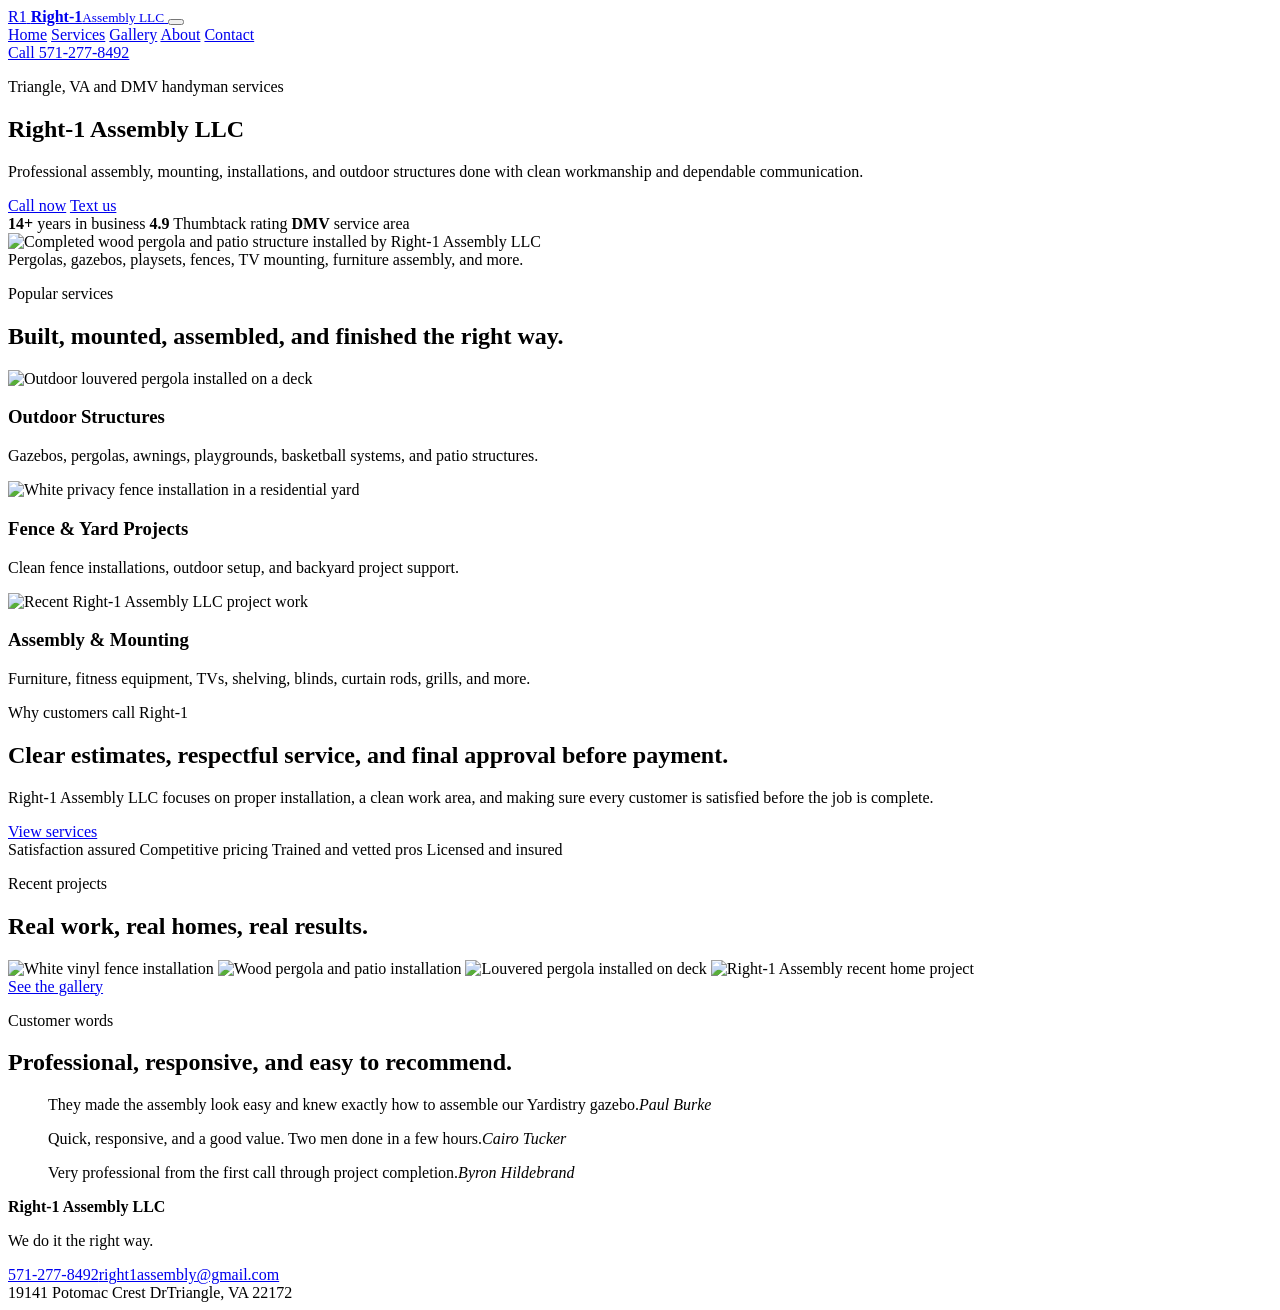
==== index.html @ 00b63920 "Create Right-1 Assembly homepage" ====
<!doctype html>
<html lang="en">
  <head>
    <meta charset="UTF-8" />
    <meta name="viewport" content="width=device-width, initial-scale=1.0" />
    <title>Right-1 Assembly LLC | Handyman & Assembly Services</title>
    <meta
      name="description"
      content="Right-1 Assembly LLC provides professional handyman, assembly, mounting, installation, fence, pergola, gazebo, and outdoor structure services in Northern Virginia and the DMV."
    />
    <link rel="preconnect" href="https://right1assemblyllc.com" />
    <link rel="stylesheet" href="styles.css" />
  </head>
  <body>
    <header class="site-header">
      <a class="brand" href="index.html" aria-label="Right-1 Assembly LLC home">
        <span class="brand-mark">R1</span>
        <span><strong>Right-1</strong><small>Assembly LLC</small></span>
      </a>
      <button class="nav-toggle" type="button" aria-label="Open navigation" aria-expanded="false">
        <span></span><span></span><span></span>
      </button>
      <nav class="site-nav" aria-label="Main navigation">
        <a class="active" href="index.html">Home</a>
        <a href="services.html">Services</a>
        <a href="gallery.html">Gallery</a>
        <a href="about.html">About</a>
        <a href="contact.html">Contact</a>
      </nav>
      <a class="header-cta" href="tel:+15712778492">Call 571-277-8492</a>
    </header>

    <main>
      <section class="hero blueprint-bg">
        <div class="floaters" aria-hidden="true">
          <span class="floater screw"></span>
          <span class="floater washer"></span>
          <span class="floater bracket"></span>
          <span class="floater tape"></span>
        </div>
        <div class="hero-copy reveal">
          <p class="eyebrow">Triangle, VA and DMV handyman services</p>
          <h1>Right-1 Assembly LLC</h1>
          <p class="hero-lede">Professional assembly, mounting, installations, and outdoor structures done with clean workmanship and dependable communication.</p>
          <div class="cta-row">
            <a class="btn primary" href="tel:+15712778492">Call now</a>
            <a class="btn secondary" href="sms:+15712778492">Text us</a>
          </div>
          <div class="hero-stats" aria-label="Company highlights">
            <span><strong>14+</strong> years in business</span>
            <span><strong>4.9</strong> Thumbtack rating</span>
            <span><strong>DMV</strong> service area</span>
          </div>
        </div>
        <div class="hero-media reveal">
          <img src="https://right1assemblyllc.com/wp-content/uploads/2022/11/Right-1-Projects-Image-20-scaled.jpg" alt="Completed wood pergola and patio structure installed by Right-1 Assembly LLC" />
          <div class="media-note">Pergolas, gazebos, playsets, fences, TV mounting, furniture assembly, and more.</div>
        </div>
      </section>

      <section class="section service-preview">
        <div class="section-heading reveal">
          <p class="eyebrow">Popular services</p>
          <h2>Built, mounted, assembled, and finished the right way.</h2>
        </div>
        <div class="card-grid three">
          <article class="service-card reveal">
            <img src="https://right1assemblyllc.com/wp-content/uploads/2022/11/Right-1-Projects-Image-14.jpg" alt="Outdoor louvered pergola installed on a deck" />
            <div><h3>Outdoor Structures</h3><p>Gazebos, pergolas, awnings, playgrounds, basketball systems, and patio structures.</p></div>
          </article>
          <article class="service-card reveal">
            <img src="https://right1assemblyllc.com/wp-content/uploads/2022/11/Right-1-Projects-Image-17-scaled.jpg" alt="White privacy fence installation in a residential yard" />
            <div><h3>Fence & Yard Projects</h3><p>Clean fence installations, outdoor setup, and backyard project support.</p></div>
          </article>
          <article class="service-card reveal">
            <img src="https://right1assemblyllc.com/wp-content/uploads/2022/11/Right-1-Projects-Image-06.jpg" alt="Recent Right-1 Assembly LLC project work" />
            <div><h3>Assembly & Mounting</h3><p>Furniture, fitness equipment, TVs, shelving, blinds, curtain rods, grills, and more.</p></div>
          </article>
        </div>
      </section>

      <section class="section dark angled-bg">
        <div class="split">
          <div class="reveal">
            <p class="eyebrow">Why customers call Right-1</p>
            <h2>Clear estimates, respectful service, and final approval before payment.</h2>
            <p>Right-1 Assembly LLC focuses on proper installation, a clean work area, and making sure every customer is satisfied before the job is complete.</p>
            <a class="btn light" href="services.html">View services</a>
          </div>
          <div class="trust-list reveal">
            <span>Satisfaction assured</span>
            <span>Competitive pricing</span>
            <span>Trained and vetted pros</span>
            <span>Licensed and insured</span>
          </div>
        </div>
      </section>

      <section class="section gallery-strip">
        <div class="section-heading reveal">
          <p class="eyebrow">Recent projects</p>
          <h2>Real work, real homes, real results.</h2>
        </div>
        <div class="photo-strip reveal" aria-label="Recent Right-1 Assembly project photos">
          <img src="https://right1assemblyllc.com/wp-content/uploads/2022/11/Right-1-Projects-Image-17-scaled.jpg" alt="White vinyl fence installation" />
          <img src="https://right1assemblyllc.com/wp-content/uploads/2022/11/Right-1-Projects-Image-20-scaled.jpg" alt="Wood pergola and patio installation" />
          <img src="https://right1assemblyllc.com/wp-content/uploads/2022/11/Right-1-Projects-Image-14.jpg" alt="Louvered pergola installed on deck" />
          <img src="https://right1assemblyllc.com/wp-content/uploads/2022/11/Right-1-Projects-Image-27-scaled.jpg" alt="Right-1 Assembly recent home project" />
        </div>
        <div class="center"><a class="btn primary" href="gallery.html">See the gallery</a></div>
      </section>

      <section class="section testimonials blueprint-bg subtle">
        <div class="section-heading reveal">
          <p class="eyebrow">Customer words</p>
          <h2>Professional, responsive, and easy to recommend.</h2>
        </div>
        <div class="card-grid three">
          <blockquote class="quote-card reveal">They made the assembly look easy and knew exactly how to assemble our Yardistry gazebo.<cite>Paul Burke</cite></blockquote>
          <blockquote class="quote-card reveal">Quick, responsive, and a good value. Two men done in a few hours.<cite>Cairo Tucker</cite></blockquote>
          <blockquote class="quote-card reveal">Very professional from the first call through project completion.<cite>Byron Hildebrand</cite></blockquote>
        </div>
      </section>
    </main>

    <footer class="site-footer">
      <div><strong>Right-1 Assembly LLC</strong><p>We do it the right way.</p></div>
      <div><a href="tel:+15712778492">571-277-8492</a><a href="mailto:right1assembly@gmail.com">right1assembly@gmail.com</a></div>
      <div><span>19141 Potomac Crest Dr</span><span>Triangle, VA 22172</span></div>
    </footer>
    <script src="script.js"></script>
  </body>
</html>
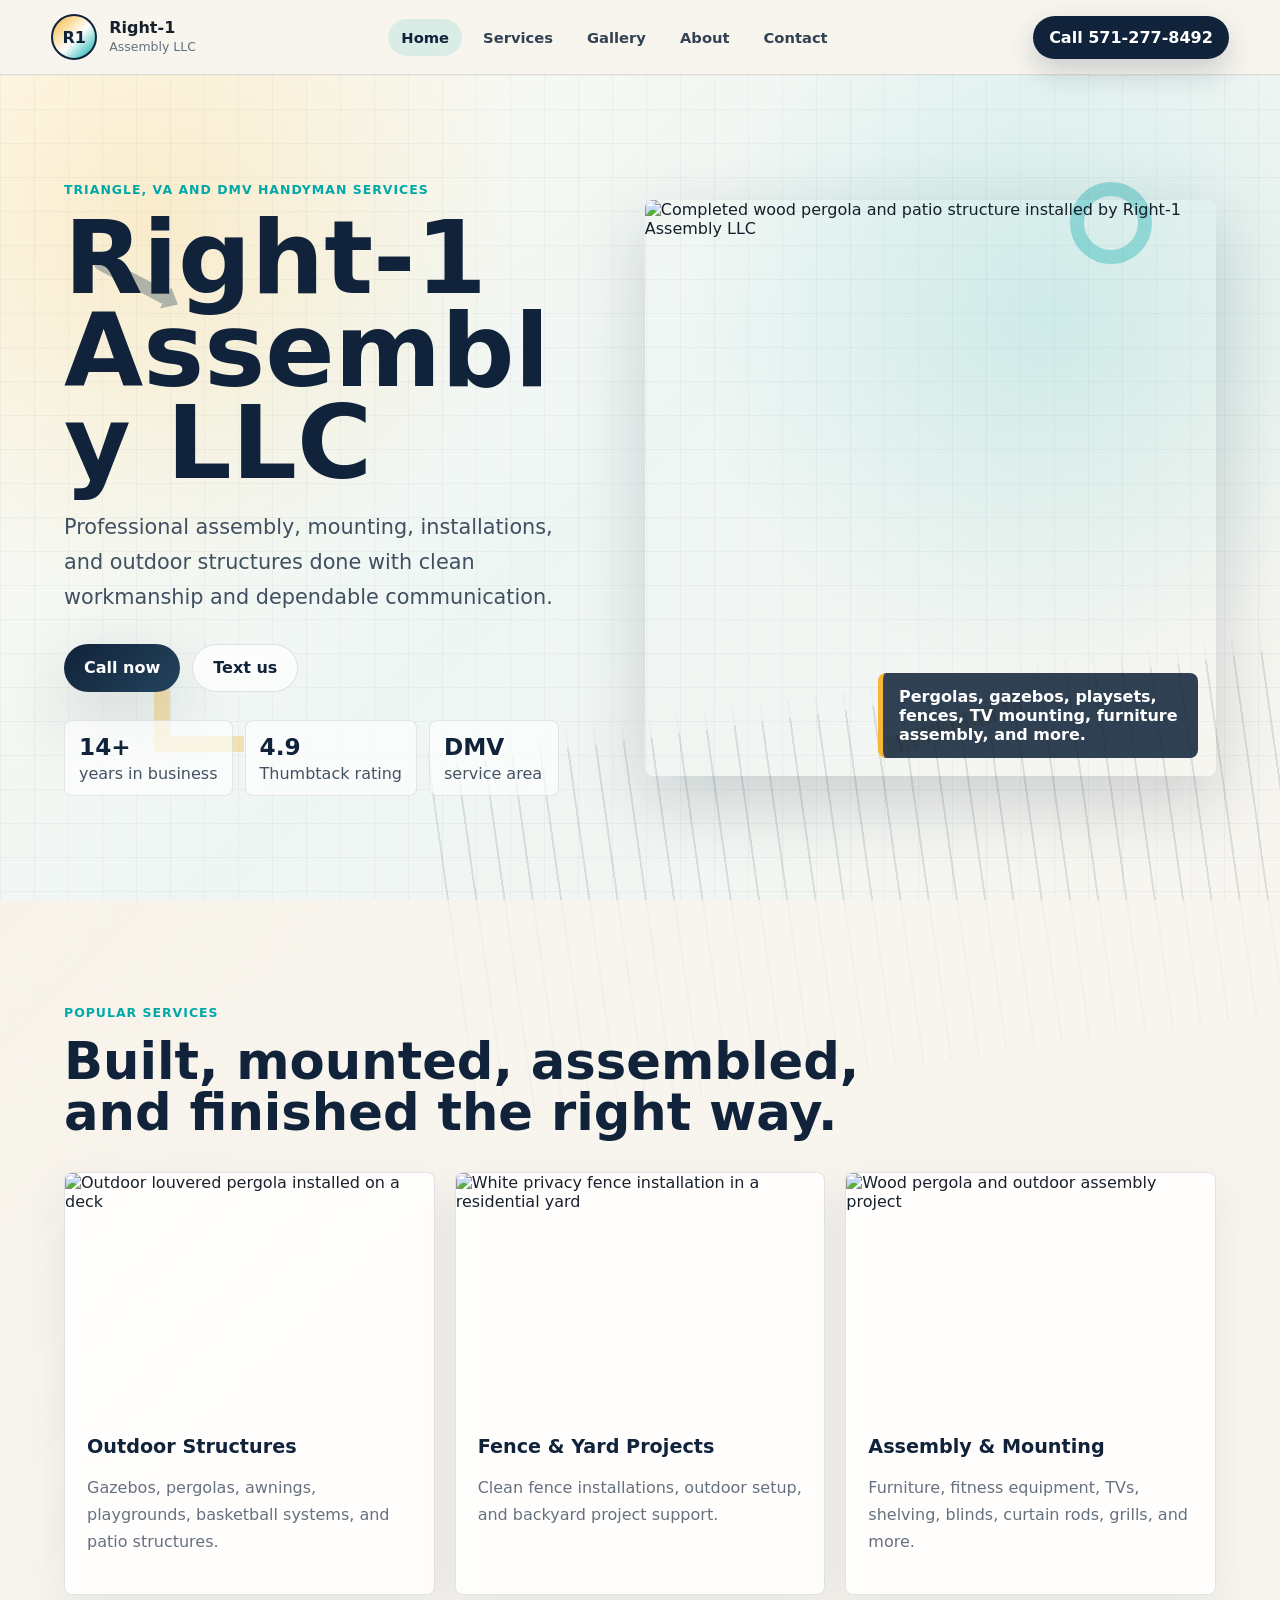
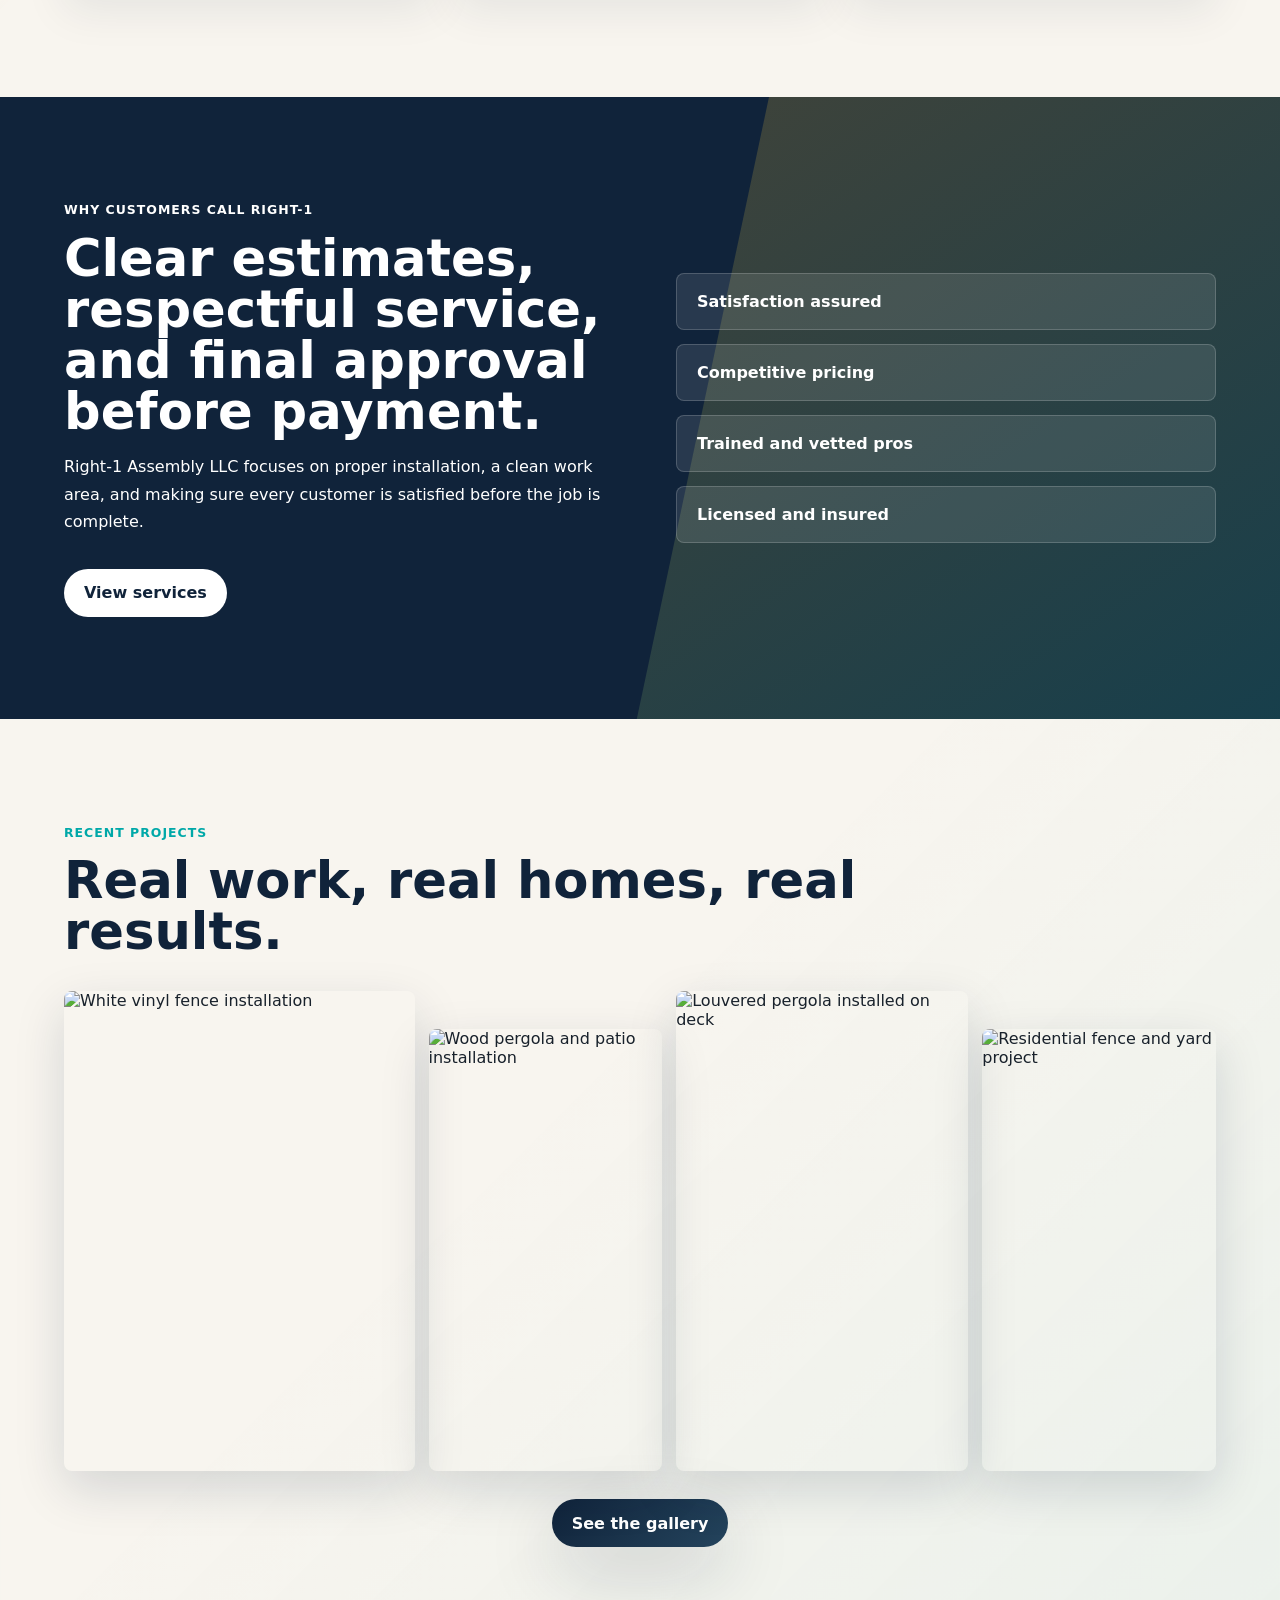
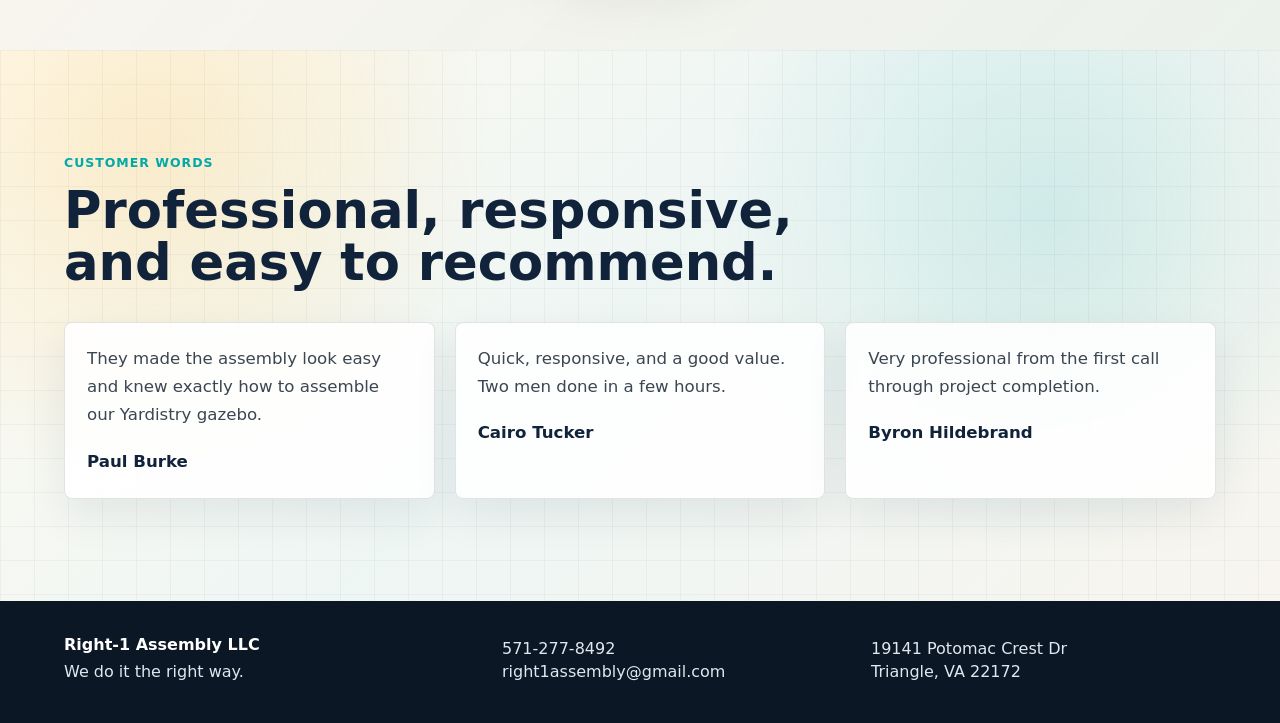
==== commit 7d15b0c0: "Use confirmed project photos on homepage" ====
--- a/index.html
+++ b/index.html
@@ -4,130 +4,36 @@
     <meta charset="UTF-8" />
     <meta name="viewport" content="width=device-width, initial-scale=1.0" />
     <title>Right-1 Assembly LLC | Handyman & Assembly Services</title>
-    <meta
-      name="description"
-      content="Right-1 Assembly LLC provides professional handyman, assembly, mounting, installation, fence, pergola, gazebo, and outdoor structure services in Northern Virginia and the DMV."
-    />
+    <meta name="description" content="Right-1 Assembly LLC provides professional handyman, assembly, mounting, installation, fence, pergola, gazebo, and outdoor structure services in Northern Virginia and the DMV." />
     <link rel="preconnect" href="https://right1assemblyllc.com" />
     <link rel="stylesheet" href="styles.css" />
   </head>
   <body>
     <header class="site-header">
-      <a class="brand" href="index.html" aria-label="Right-1 Assembly LLC home">
-        <span class="brand-mark">R1</span>
-        <span><strong>Right-1</strong><small>Assembly LLC</small></span>
-      </a>
-      <button class="nav-toggle" type="button" aria-label="Open navigation" aria-expanded="false">
-        <span></span><span></span><span></span>
-      </button>
-      <nav class="site-nav" aria-label="Main navigation">
-        <a class="active" href="index.html">Home</a>
-        <a href="services.html">Services</a>
-        <a href="gallery.html">Gallery</a>
-        <a href="about.html">About</a>
-        <a href="contact.html">Contact</a>
-      </nav>
+      <a class="brand" href="index.html" aria-label="Right-1 Assembly LLC home"><span class="brand-mark">R1</span><span><strong>Right-1</strong><small>Assembly LLC</small></span></a>
+      <button class="nav-toggle" type="button" aria-label="Open navigation" aria-expanded="false"><span></span><span></span><span></span></button>
+      <nav class="site-nav" aria-label="Main navigation"><a class="active" href="index.html">Home</a><a href="services.html">Services</a><a href="gallery.html">Gallery</a><a href="about.html">About</a><a href="contact.html">Contact</a></nav>
       <a class="header-cta" href="tel:+15712778492">Call 571-277-8492</a>
     </header>
-
     <main>
       <section class="hero blueprint-bg">
-        <div class="floaters" aria-hidden="true">
-          <span class="floater screw"></span>
-          <span class="floater washer"></span>
-          <span class="floater bracket"></span>
-          <span class="floater tape"></span>
-        </div>
-        <div class="hero-copy reveal">
-          <p class="eyebrow">Triangle, VA and DMV handyman services</p>
-          <h1>Right-1 Assembly LLC</h1>
-          <p class="hero-lede">Professional assembly, mounting, installations, and outdoor structures done with clean workmanship and dependable communication.</p>
-          <div class="cta-row">
-            <a class="btn primary" href="tel:+15712778492">Call now</a>
-            <a class="btn secondary" href="sms:+15712778492">Text us</a>
-          </div>
-          <div class="hero-stats" aria-label="Company highlights">
-            <span><strong>14+</strong> years in business</span>
-            <span><strong>4.9</strong> Thumbtack rating</span>
-            <span><strong>DMV</strong> service area</span>
-          </div>
-        </div>
-        <div class="hero-media reveal">
-          <img src="https://right1assemblyllc.com/wp-content/uploads/2022/11/Right-1-Projects-Image-20-scaled.jpg" alt="Completed wood pergola and patio structure installed by Right-1 Assembly LLC" />
-          <div class="media-note">Pergolas, gazebos, playsets, fences, TV mounting, furniture assembly, and more.</div>
+        <div class="floaters" aria-hidden="true"><span class="floater screw"></span><span class="floater washer"></span><span class="floater bracket"></span><span class="floater tape"></span></div>
+        <div class="hero-copy reveal"><p class="eyebrow">Triangle, VA and DMV handyman services</p><h1>Right-1 Assembly LLC</h1><p class="hero-lede">Professional assembly, mounting, installations, and outdoor structures done with clean workmanship and dependable communication.</p><div class="cta-row"><a class="btn primary" href="tel:+15712778492">Call now</a><a class="btn secondary" href="sms:+15712778492">Text us</a></div><div class="hero-stats" aria-label="Company highlights"><span><strong>14+</strong> years in business</span><span><strong>4.9</strong> Thumbtack rating</span><span><strong>DMV</strong> service area</span></div></div>
+        <div class="hero-media reveal"><img src="https://right1assemblyllc.com/wp-content/uploads/2022/11/Right-1-Projects-Image-20-scaled.jpg" alt="Completed wood pergola and patio structure installed by Right-1 Assembly LLC" /><div class="media-note">Pergolas, gazebos, playsets, fences, TV mounting, furniture assembly, and more.</div></div>
+      </section>
+      <section class="section service-preview">
+        <div class="section-heading reveal"><p class="eyebrow">Popular services</p><h2>Built, mounted, assembled, and finished the right way.</h2></div>
+        <div class="card-grid three">
+          <article class="service-card reveal"><img src="https://right1assemblyllc.com/wp-content/uploads/2022/11/Right-1-Projects-Image-14.jpg" alt="Outdoor louvered pergola installed on a deck" /><div><h3>Outdoor Structures</h3><p>Gazebos, pergolas, awnings, playgrounds, basketball systems, and patio structures.</p></div></article>
+          <article class="service-card reveal"><img src="https://right1assemblyllc.com/wp-content/uploads/2022/11/Right-1-Projects-Image-17-scaled.jpg" alt="White privacy fence installation in a residential yard" /><div><h3>Fence & Yard Projects</h3><p>Clean fence installations, outdoor setup, and backyard project support.</p></div></article>
+          <article class="service-card reveal"><img src="https://right1assemblyllc.com/wp-content/uploads/2022/11/Right-1-Projects-Image-20-scaled.jpg" alt="Wood pergola and outdoor assembly project" /><div><h3>Assembly & Mounting</h3><p>Furniture, fitness equipment, TVs, shelving, blinds, curtain rods, grills, and more.</p></div></article>
         </div>
       </section>
-
-      <section class="section service-preview">
-        <div class="section-heading reveal">
-          <p class="eyebrow">Popular services</p>
-          <h2>Built, mounted, assembled, and finished the right way.</h2>
-        </div>
-        <div class="card-grid three">
-          <article class="service-card reveal">
-            <img src="https://right1assemblyllc.com/wp-content/uploads/2022/11/Right-1-Projects-Image-14.jpg" alt="Outdoor louvered pergola installed on a deck" />
-            <div><h3>Outdoor Structures</h3><p>Gazebos, pergolas, awnings, playgrounds, basketball systems, and patio structures.</p></div>
-          </article>
-          <article class="service-card reveal">
-            <img src="https://right1assemblyllc.com/wp-content/uploads/2022/11/Right-1-Projects-Image-17-scaled.jpg" alt="White privacy fence installation in a residential yard" />
-            <div><h3>Fence & Yard Projects</h3><p>Clean fence installations, outdoor setup, and backyard project support.</p></div>
-          </article>
-          <article class="service-card reveal">
-            <img src="https://right1assemblyllc.com/wp-content/uploads/2022/11/Right-1-Projects-Image-06.jpg" alt="Recent Right-1 Assembly LLC project work" />
-            <div><h3>Assembly & Mounting</h3><p>Furniture, fitness equipment, TVs, shelving, blinds, curtain rods, grills, and more.</p></div>
-          </article>
-        </div>
-      </section>
-
-      <section class="section dark angled-bg">
-        <div class="split">
-          <div class="reveal">
-            <p class="eyebrow">Why customers call Right-1</p>
-            <h2>Clear estimates, respectful service, and final approval before payment.</h2>
-            <p>Right-1 Assembly LLC focuses on proper installation, a clean work area, and making sure every customer is satisfied before the job is complete.</p>
-            <a class="btn light" href="services.html">View services</a>
-          </div>
-          <div class="trust-list reveal">
-            <span>Satisfaction assured</span>
-            <span>Competitive pricing</span>
-            <span>Trained and vetted pros</span>
-            <span>Licensed and insured</span>
-          </div>
-        </div>
-      </section>
-
-      <section class="section gallery-strip">
-        <div class="section-heading reveal">
-          <p class="eyebrow">Recent projects</p>
-          <h2>Real work, real homes, real results.</h2>
-        </div>
-        <div class="photo-strip reveal" aria-label="Recent Right-1 Assembly project photos">
-          <img src="https://right1assemblyllc.com/wp-content/uploads/2022/11/Right-1-Projects-Image-17-scaled.jpg" alt="White vinyl fence installation" />
-          <img src="https://right1assemblyllc.com/wp-content/uploads/2022/11/Right-1-Projects-Image-20-scaled.jpg" alt="Wood pergola and patio installation" />
-          <img src="https://right1assemblyllc.com/wp-content/uploads/2022/11/Right-1-Projects-Image-14.jpg" alt="Louvered pergola installed on deck" />
-          <img src="https://right1assemblyllc.com/wp-content/uploads/2022/11/Right-1-Projects-Image-27-scaled.jpg" alt="Right-1 Assembly recent home project" />
-        </div>
-        <div class="center"><a class="btn primary" href="gallery.html">See the gallery</a></div>
-      </section>
-
-      <section class="section testimonials blueprint-bg subtle">
-        <div class="section-heading reveal">
-          <p class="eyebrow">Customer words</p>
-          <h2>Professional, responsive, and easy to recommend.</h2>
-        </div>
-        <div class="card-grid three">
-          <blockquote class="quote-card reveal">They made the assembly look easy and knew exactly how to assemble our Yardistry gazebo.<cite>Paul Burke</cite></blockquote>
-          <blockquote class="quote-card reveal">Quick, responsive, and a good value. Two men done in a few hours.<cite>Cairo Tucker</cite></blockquote>
-          <blockquote class="quote-card reveal">Very professional from the first call through project completion.<cite>Byron Hildebrand</cite></blockquote>
-        </div>
-      </section>
+      <section class="section dark angled-bg"><div class="split"><div class="reveal"><p class="eyebrow">Why customers call Right-1</p><h2>Clear estimates, respectful service, and final approval before payment.</h2><p>Right-1 Assembly LLC focuses on proper installation, a clean work area, and making sure every customer is satisfied before the job is complete.</p><a class="btn light" href="services.html">View services</a></div><div class="trust-list reveal"><span>Satisfaction assured</span><span>Competitive pricing</span><span>Trained and vetted pros</span><span>Licensed and insured</span></div></div></section>
+      <section class="section gallery-strip"><div class="section-heading reveal"><p class="eyebrow">Recent projects</p><h2>Real work, real homes, real results.</h2></div><div class="photo-strip reveal" aria-label="Recent Right-1 Assembly project photos"><img src="https://right1assemblyllc.com/wp-content/uploads/2022/11/Right-1-Projects-Image-17-scaled.jpg" alt="White vinyl fence installation" /><img src="https://right1assemblyllc.com/wp-content/uploads/2022/11/Right-1-Projects-Image-20-scaled.jpg" alt="Wood pergola and patio installation" /><img src="https://right1assemblyllc.com/wp-content/uploads/2022/11/Right-1-Projects-Image-14.jpg" alt="Louvered pergola installed on deck" /><img src="https://right1assemblyllc.com/wp-content/uploads/2022/11/Right-1-Projects-Image-17-scaled.jpg" alt="Residential fence and yard project" /></div><div class="center"><a class="btn primary" href="gallery.html">See the gallery</a></div></section>
+      <section class="section testimonials blueprint-bg subtle"><div class="section-heading reveal"><p class="eyebrow">Customer words</p><h2>Professional, responsive, and easy to recommend.</h2></div><div class="card-grid three"><blockquote class="quote-card reveal">They made the assembly look easy and knew exactly how to assemble our Yardistry gazebo.<cite>Paul Burke</cite></blockquote><blockquote class="quote-card reveal">Quick, responsive, and a good value. Two men done in a few hours.<cite>Cairo Tucker</cite></blockquote><blockquote class="quote-card reveal">Very professional from the first call through project completion.<cite>Byron Hildebrand</cite></blockquote></div></section>
     </main>
-
-    <footer class="site-footer">
-      <div><strong>Right-1 Assembly LLC</strong><p>We do it the right way.</p></div>
-      <div><a href="tel:+15712778492">571-277-8492</a><a href="mailto:right1assembly@gmail.com">right1assembly@gmail.com</a></div>
-      <div><span>19141 Potomac Crest Dr</span><span>Triangle, VA 22172</span></div>
-    </footer>
+    <footer class="site-footer"><div><strong>Right-1 Assembly LLC</strong><p>We do it the right way.</p></div><div><a href="tel:+15712778492">571-277-8492</a><a href="mailto:right1assembly@gmail.com">right1assembly@gmail.com</a></div><div><span>19141 Potomac Crest Dr</span><span>Triangle, VA 22172</span></div></footer>
     <script src="script.js"></script>
   </body>
 </html>
--- a/styles.css
+++ b/styles.css
@@ -0,0 +1,327 @@
+:root {
+  --ink: #18212b;
+  --muted: #66717f;
+  --paper: #f8f5ef;
+  --surface: #ffffff;
+  --line: rgba(24, 33, 43, 0.12);
+  --navy: #10233a;
+  --steel: #24445d;
+  --teal: #00a8a8;
+  --gold: #f7b733;
+  --green: #4c7c59;
+  --shadow: 0 24px 70px rgba(16, 35, 58, 0.18);
+  --radius: 8px;
+  font-family: Inter, ui-sans-serif, system-ui, -apple-system, BlinkMacSystemFont, "Segoe UI", sans-serif;
+}
+
+* { box-sizing: border-box; }
+html { scroll-behavior: smooth; }
+body {
+  margin: 0;
+  color: var(--ink);
+  background:
+    linear-gradient(135deg, rgba(247, 183, 51, 0.06), transparent 32%),
+    linear-gradient(315deg, rgba(0, 168, 168, 0.08), transparent 38%),
+    var(--paper);
+}
+img { display: block; width: 100%; height: 100%; object-fit: cover; }
+a { color: inherit; text-decoration: none; }
+button, input, select, textarea { font: inherit; }
+
+.site-header {
+  position: sticky;
+  top: 0;
+  z-index: 50;
+  display: grid;
+  grid-template-columns: auto 1fr auto;
+  align-items: center;
+  gap: 24px;
+  padding: 14px clamp(18px, 4vw, 56px);
+  background: rgba(248, 245, 239, 0.9);
+  border-bottom: 1px solid var(--line);
+  backdrop-filter: blur(18px);
+}
+.brand { display: inline-flex; align-items: center; gap: 12px; min-width: max-content; }
+.brand-mark {
+  display: grid;
+  place-items: center;
+  width: 46px;
+  height: 46px;
+  color: var(--navy);
+  font-weight: 900;
+  border: 2px solid var(--navy);
+  background: linear-gradient(135deg, var(--gold), #fff 54%, var(--teal));
+  border-radius: 50%;
+}
+.brand strong, .brand small { display: block; line-height: 1; }
+.brand small { margin-top: 5px; color: var(--muted); font-size: 0.78rem; }
+.site-nav { display: flex; align-items: center; justify-content: center; gap: 8px; }
+.site-nav a {
+  padding: 10px 13px;
+  color: #334252;
+  border-radius: 999px;
+  font-weight: 700;
+  font-size: 0.92rem;
+}
+.site-nav a:hover, .site-nav a.active { color: var(--navy); background: rgba(0, 168, 168, 0.12); }
+.header-cta {
+  padding: 12px 16px;
+  color: #fff;
+  background: var(--navy);
+  border-radius: 999px;
+  font-weight: 800;
+  box-shadow: 0 12px 30px rgba(16, 35, 58, 0.2);
+}
+.nav-toggle { display: none; width: 42px; height: 42px; border: 0; background: var(--navy); border-radius: 8px; padding: 10px; }
+.nav-toggle span { display: block; height: 2px; margin: 5px 0; background: #fff; }
+
+.hero, .page-hero {
+  position: relative;
+  overflow: hidden;
+  min-height: calc(100vh - 75px);
+  display: grid;
+  align-items: center;
+  gap: clamp(28px, 5vw, 70px);
+  padding: clamp(44px, 7vw, 96px) clamp(18px, 5vw, 74px);
+}
+.hero { grid-template-columns: minmax(0, 0.95fr) minmax(320px, 1.05fr); }
+.page-hero { min-height: 440px; grid-template-columns: minmax(0, 760px); }
+.blueprint-bg {
+  background:
+    linear-gradient(rgba(16, 35, 58, 0.04) 1px, transparent 1px),
+    linear-gradient(90deg, rgba(16, 35, 58, 0.04) 1px, transparent 1px),
+    radial-gradient(circle at 12% 18%, rgba(247, 183, 51, 0.2), transparent 28%),
+    radial-gradient(circle at 82% 30%, rgba(0, 168, 168, 0.14), transparent 30%),
+    linear-gradient(135deg, #fffaf0 0%, #eef6f4 48%, #f8f5ef 100%);
+  background-size: 34px 34px, 34px 34px, auto, auto, auto;
+}
+.blueprint-bg::after {
+  content: "";
+  position: absolute;
+  inset: auto -8% -18% 35%;
+  height: 42%;
+  background: repeating-linear-gradient(90deg, rgba(16, 35, 58, 0.09) 0 2px, transparent 2px 28px);
+  transform: rotate(-8deg);
+  pointer-events: none;
+}
+.subtle::after { opacity: 0.3; }
+.hero-copy, .hero-media, .page-hero > div { position: relative; z-index: 2; }
+.eyebrow { margin: 0 0 12px; color: var(--teal); font-size: 0.78rem; font-weight: 900; letter-spacing: 0.08em; text-transform: uppercase; }
+h1, h2, h3, p { overflow-wrap: anywhere; }
+h1 { margin: 0; max-width: 850px; font-size: clamp(3rem, 8vw, 6.5rem); line-height: 0.9; letter-spacing: 0; color: var(--navy); }
+.page-hero h1 { font-size: clamp(2.6rem, 6vw, 5.4rem); }
+h2 { margin: 0; font-size: clamp(2rem, 4vw, 4rem); line-height: 1; letter-spacing: 0; color: var(--navy); }
+h3 { margin: 0 0 8px; font-size: 1.2rem; color: var(--navy); }
+p { color: var(--muted); line-height: 1.7; }
+.hero-lede, .page-hero p { max-width: 680px; font-size: clamp(1.05rem, 2vw, 1.3rem); color: #405060; }
+.cta-row { display: flex; flex-wrap: wrap; gap: 12px; margin-top: 28px; }
+.btn {
+  display: inline-flex;
+  align-items: center;
+  justify-content: center;
+  min-height: 48px;
+  padding: 13px 20px;
+  border: 0;
+  border-radius: 999px;
+  font-weight: 900;
+  cursor: pointer;
+  transition: transform 180ms ease, box-shadow 180ms ease, background 180ms ease;
+}
+.btn:hover { transform: translateY(-2px); }
+.btn.primary { color: #fff; background: linear-gradient(135deg, var(--navy), var(--steel)); box-shadow: var(--shadow); }
+.btn.secondary { color: var(--navy); background: rgba(255, 255, 255, 0.75); border: 1px solid var(--line); }
+.btn.light { color: var(--navy); background: #fff; margin-top: 18px; }
+.hero-stats { display: flex; flex-wrap: wrap; gap: 12px; margin-top: 28px; }
+.hero-stats span {
+  display: grid;
+  gap: 4px;
+  min-width: 130px;
+  padding: 12px 14px;
+  background: rgba(255, 255, 255, 0.68);
+  border: 1px solid rgba(16, 35, 58, 0.1);
+  border-radius: var(--radius);
+  color: #445261;
+}
+.hero-stats strong { color: var(--navy); font-size: 1.45rem; }
+.hero-media {
+  min-height: min(64vh, 650px);
+  border-radius: var(--radius);
+  overflow: hidden;
+  box-shadow: var(--shadow);
+  transform: rotate(1.5deg);
+}
+.hero-media img { filter: saturate(1.08) contrast(1.02); }
+.media-note {
+  position: absolute;
+  right: 18px;
+  bottom: 18px;
+  max-width: 320px;
+  padding: 14px 16px;
+  color: #fff;
+  background: rgba(16, 35, 58, 0.86);
+  border-left: 5px solid var(--gold);
+  border-radius: var(--radius);
+  font-weight: 800;
+}
+
+.floaters { position: absolute; inset: 0; pointer-events: none; overflow: hidden; }
+.floater { position: absolute; opacity: 0.34; animation: float 9s ease-in-out infinite; }
+.screw { width: 84px; height: 14px; background: var(--steel); border-radius: 999px; top: 24%; left: 7%; transform: rotate(28deg); }
+.screw::after { content: ""; position: absolute; right: -10px; top: -5px; border-left: 14px solid var(--steel); border-top: 12px solid transparent; border-bottom: 12px solid transparent; }
+.washer { width: 82px; height: 82px; border: 14px solid var(--teal); border-radius: 50%; top: 13%; right: 10%; animation-delay: -2s; }
+.bracket { width: 90px; height: 90px; border-left: 16px solid var(--gold); border-bottom: 16px solid var(--gold); bottom: 18%; left: 12%; animation-delay: -4s; }
+.tape { width: 140px; height: 18px; background: repeating-linear-gradient(90deg, var(--gold) 0 12px, #2d3944 12px 14px); right: 20%; bottom: 20%; transform: rotate(-18deg); animation-delay: -1s; }
+@keyframes float { 0%, 100% { translate: 0 0; } 50% { translate: 0 -22px; } }
+
+.section { padding: clamp(54px, 8vw, 105px) clamp(18px, 5vw, 74px); }
+.section-heading { max-width: 820px; margin-bottom: 34px; }
+.card-grid { display: grid; gap: 20px; }
+.card-grid.three { grid-template-columns: repeat(3, minmax(0, 1fr)); }
+.card-grid.four { grid-template-columns: repeat(4, minmax(0, 1fr)); }
+.service-card, .quote-card, .mini-card, .wide-card, .process-step, .contact-panel, .quote-form {
+  background: rgba(255, 255, 255, 0.88);
+  border: 1px solid var(--line);
+  border-radius: var(--radius);
+  box-shadow: 0 16px 44px rgba(16, 35, 58, 0.08);
+}
+.service-card { overflow: hidden; transition: transform 180ms ease, box-shadow 180ms ease; }
+.service-card:hover, .wide-card:hover, .gallery-item:hover { transform: translateY(-4px); box-shadow: var(--shadow); }
+.service-card img { height: 240px; }
+.service-card div, .mini-card, .quote-card, .process-step { padding: 22px; }
+.dark { color: #fff; background: var(--navy); }
+.dark h2, .dark h3, .dark p, .dark .eyebrow { color: #fff; }
+.angled-bg { position: relative; overflow: hidden; }
+.angled-bg::before {
+  content: "";
+  position: absolute;
+  inset: -20% -10% auto auto;
+  width: 55%;
+  height: 150%;
+  background: linear-gradient(135deg, rgba(247, 183, 51, 0.22), rgba(0, 168, 168, 0.2));
+  transform: rotate(12deg);
+}
+.split, .split-section { position: relative; z-index: 1; display: grid; grid-template-columns: 1fr 1fr; gap: clamp(28px, 6vw, 72px); align-items: center; }
+.trust-list { display: grid; gap: 14px; }
+.trust-list span {
+  padding: 18px 20px;
+  color: #fff;
+  background: rgba(255, 255, 255, 0.1);
+  border: 1px solid rgba(255, 255, 255, 0.18);
+  border-radius: var(--radius);
+  font-weight: 900;
+}
+.photo-strip { display: grid; grid-template-columns: 1.2fr 0.8fr 1fr 0.8fr; gap: 14px; height: clamp(260px, 38vw, 480px); margin-bottom: 28px; }
+.photo-strip img { border-radius: var(--radius); box-shadow: 0 18px 50px rgba(16, 35, 58, 0.15); }
+.photo-strip img:nth-child(2), .photo-strip img:nth-child(4) { margin-top: 38px; height: calc(100% - 38px); }
+.center { text-align: center; }
+.quote-card { margin: 0; font-size: 1.04rem; line-height: 1.7; color: #3b4652; }
+.quote-card cite { display: block; margin-top: 18px; color: var(--navy); font-weight: 900; font-style: normal; }
+
+.service-list { display: grid; gap: 18px; }
+.wide-card { display: grid; grid-template-columns: minmax(220px, 0.42fr) 1fr; overflow: hidden; transition: transform 180ms ease, box-shadow 180ms ease; }
+.wide-card img { min-height: 260px; }
+.wide-card div { padding: clamp(22px, 4vw, 40px); }
+.wide-card a { color: var(--teal); font-weight: 900; }
+.feature-photo { min-height: 520px; border-radius: var(--radius); box-shadow: var(--shadow); }
+.process-grid { position: relative; z-index: 1; display: grid; grid-template-columns: repeat(3, 1fr); gap: 20px; }
+.process-step span { display: inline-block; margin-bottom: 26px; color: var(--gold); font-size: 2rem; font-weight: 900; }
+
+.filter-bar { display: flex; flex-wrap: wrap; gap: 10px; margin-bottom: 26px; }
+.filter-btn {
+  min-height: 42px;
+  padding: 9px 14px;
+  color: var(--navy);
+  background: #fff;
+  border: 1px solid var(--line);
+  border-radius: 999px;
+  cursor: pointer;
+  font-weight: 900;
+}
+.filter-btn.active { color: #fff; background: var(--navy); }
+.masonry-gallery { columns: 3 260px; column-gap: 18px; }
+.gallery-item { break-inside: avoid; margin: 0 0 18px; overflow: hidden; border-radius: var(--radius); background: #fff; box-shadow: 0 18px 44px rgba(16, 35, 58, 0.11); transition: transform 180ms ease, box-shadow 180ms ease; }
+.gallery-item img { height: 290px; }
+.gallery-item.tall img { height: 400px; }
+.gallery-item figcaption { padding: 14px 16px; font-weight: 900; color: var(--navy); }
+.gallery-item[hidden] { display: none; }
+
+.contact-grid { display: grid; grid-template-columns: 0.9fr 1.1fr; gap: 24px; align-items: start; }
+.contact-panel, .quote-form { padding: clamp(24px, 4vw, 42px); }
+.contact-link { display: grid; gap: 4px; padding: 16px 0; border-bottom: 1px solid var(--line); color: var(--navy); font-size: 1.2rem; font-weight: 900; }
+.contact-link span { color: var(--muted); font-size: 0.8rem; text-transform: uppercase; }
+.quote-form { display: grid; gap: 12px; }
+.quote-form label { font-weight: 900; color: var(--navy); }
+.quote-form input, .quote-form select, .quote-form textarea {
+  width: 100%;
+  padding: 13px 14px;
+  color: var(--ink);
+  background: #fff;
+  border: 1px solid var(--line);
+  border-radius: var(--radius);
+}
+.quote-form textarea { resize: vertical; }
+.form-note { margin: 0; font-size: 0.9rem; }
+
+.site-footer {
+  display: grid;
+  grid-template-columns: 1.2fr 1fr 1fr;
+  gap: 24px;
+  padding: 34px clamp(18px, 5vw, 74px);
+  color: #dfe7ef;
+  background: #0b1724;
+}
+.site-footer p, .site-footer span, .site-footer a { display: block; color: #dfe7ef; margin: 4px 0; }
+.site-footer strong { color: #fff; }
+
+.reveal { opacity: 0; transform: translateY(24px); transition: opacity 650ms ease, transform 650ms ease; }
+.reveal.visible { opacity: 1; transform: translateY(0); }
+
+@media (max-width: 980px) {
+  .site-header { grid-template-columns: auto auto; justify-content: space-between; }
+  .nav-toggle { display: block; }
+  .site-nav {
+    position: absolute;
+    left: 18px;
+    right: 18px;
+    top: 76px;
+    display: none;
+    flex-direction: column;
+    align-items: stretch;
+    padding: 12px;
+    background: #fff;
+    border: 1px solid var(--line);
+    border-radius: var(--radius);
+    box-shadow: var(--shadow);
+  }
+  .site-nav.open { display: flex; }
+  .header-cta { display: none; }
+  .hero, .split, .split-section, .contact-grid { grid-template-columns: 1fr; }
+  .hero { min-height: auto; }
+  .hero-media { min-height: 420px; transform: none; }
+  .card-grid.three, .card-grid.four, .process-grid { grid-template-columns: 1fr 1fr; }
+  .photo-strip { grid-template-columns: 1fr 1fr; height: auto; }
+  .photo-strip img { height: 270px; }
+  .photo-strip img:nth-child(2), .photo-strip img:nth-child(4) { margin-top: 0; height: 270px; }
+}
+
+@media (max-width: 640px) {
+  .site-header { padding: 12px 16px; }
+  .brand-mark { width: 40px; height: 40px; }
+  .hero, .page-hero, .section { padding-left: 16px; padding-right: 16px; }
+  .hero-media { min-height: 310px; }
+  .media-note { position: static; border-radius: 0; max-width: none; }
+  .hero-stats, .cta-row { flex-direction: column; align-items: stretch; }
+  .card-grid.three, .card-grid.four, .process-grid { grid-template-columns: 1fr; }
+  .wide-card { grid-template-columns: 1fr; }
+  .wide-card img, .feature-photo { min-height: 260px; }
+  .photo-strip { grid-template-columns: 1fr; }
+  .masonry-gallery { columns: 1; }
+  .gallery-item img, .gallery-item.tall img { height: 320px; }
+  .site-footer { grid-template-columns: 1fr; }
+}
+
+@media (prefers-reduced-motion: reduce) {
+  html { scroll-behavior: auto; }
+  *, *::before, *::after { animation-duration: 0.001ms !important; animation-iteration-count: 1 !important; transition-duration: 0.001ms !important; }
+  .reveal { opacity: 1; transform: none; }
+}
